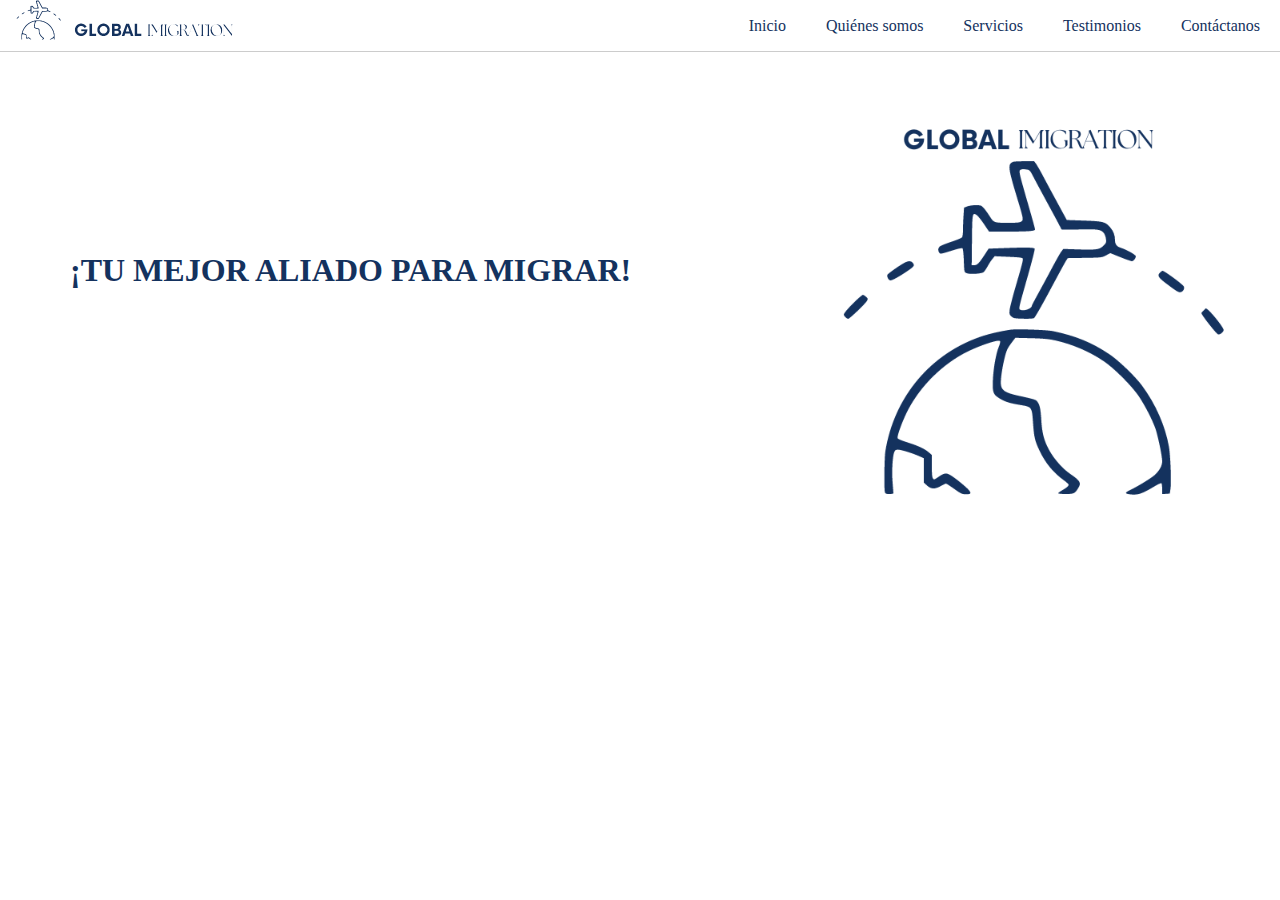
==== index.html @ 2dfaf03c "Add files via upload" ====
<!DOCTYPE html>
<html lang="en">
<head>
    <meta charset="UTF-8">
    <meta name="viewport" content="width=device-width, initial-scale=1.0">
    <title>Global Imigration</title>
    <link rel="stylesheet" href="/assets/style.css">
</head>
<body>
    <header>
        <nav class="navbar">
            <div class="logo">
                <img src="/assets/img/Logo.png" alt="Logo de Global Migration">
            </div>
            <ul class="nav-links">
                <li><a href="#home">Inicio</a></li>
                <li><a href="#quienes">Quiénes somos</a></li>
                <li><a href="#">Servicios</a></li>
                <li><a href="#">Testimonios</a></li>
                <li><a href="#">Contáctanos</a></li>
            </ul>
        </nav>
    </header>
    <div id="home">
        <h1>¡TU MEJOR ALIADO PARA MIGRAR!</h1>
        <img src="/assets/img/icono.png" alt="global imigration">
    </div>
    
</body>
</html>
---- assets/style.css ----
@font-face {
    font-family: "titulos";
    src: url("../assets\fonts\Demo_Fonts\Fontspring-DEMO-theseasons-reg.otf");
}
@font-face {
    font-family: "parrafos";
    src: url("../assets\fonts\now-font-family-1726815100-0\Now-Black-BF6542f712baf72.otf");
}

* {
    margin: 0;
    padding: 0;
    box-sizing: border-box;
}

.navbar {
    display: flex;
    justify-content: space-between;
    align-items: center;

    background-color: #fff;
    border-bottom: 1px solid #ccc;
    font-family: parrafos;
}
.logo {
    display: flex;
    align-items: center;
    margin-bottom: 10px;
}

.logo img {
    width: 250px;
    margin-right: 10px;
    margin-left: 15px;
}

.nav-links {
    list-style: none;
    display: flex;
    gap: 20px;
}

.nav-links li {
    display: inline;
}

.nav-links a {
    text-decoration: none;
    font-size: 16px;
    color: #14325e; /* Color azul oscuro */
    transition: color 0.3s ease;
    margin-right: 20px;
}

#home{
    display: flex;
    gap: 200px;
    margin: 50px 20px 20px 20px;
}
h1{
    margin-top: 150px;
    margin-left: 50px;
    text-align: center;
    color: #14325e;
}
#home img{
    width: 400px;
    height: 400px;
}
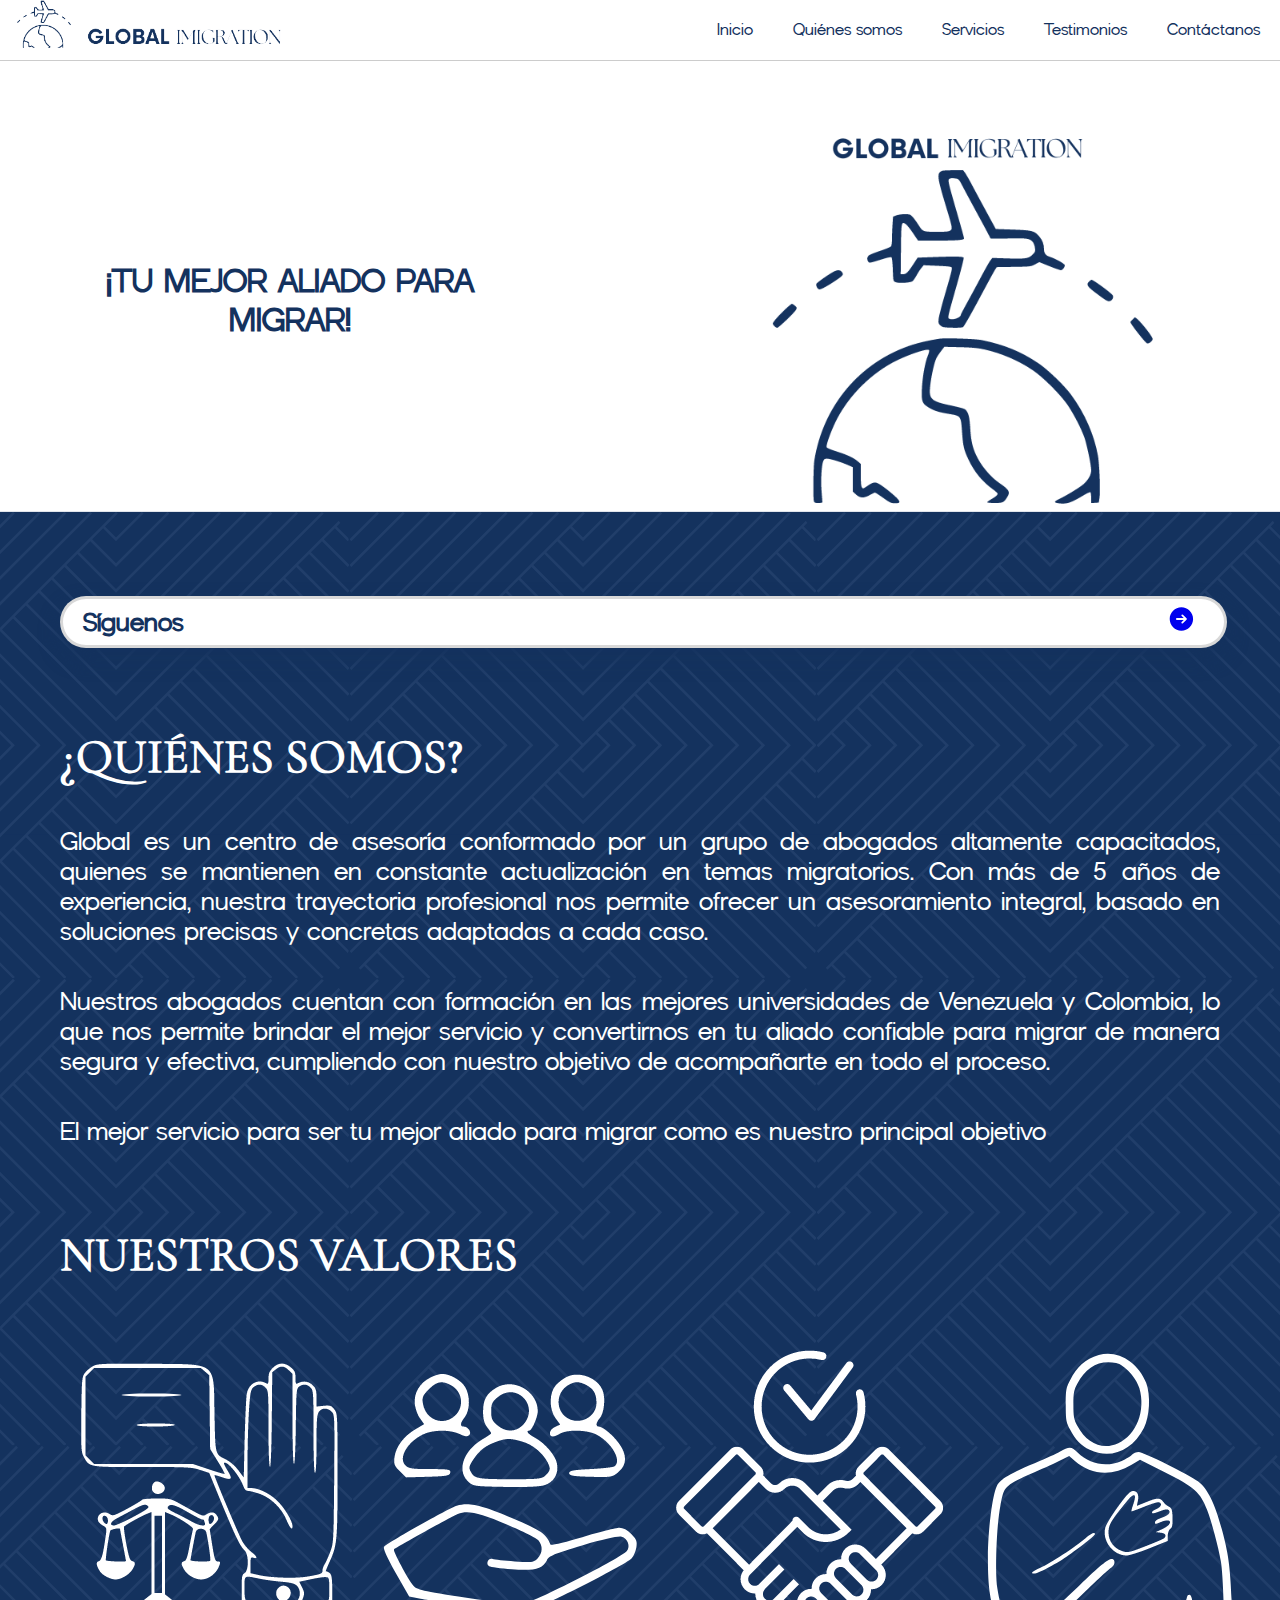
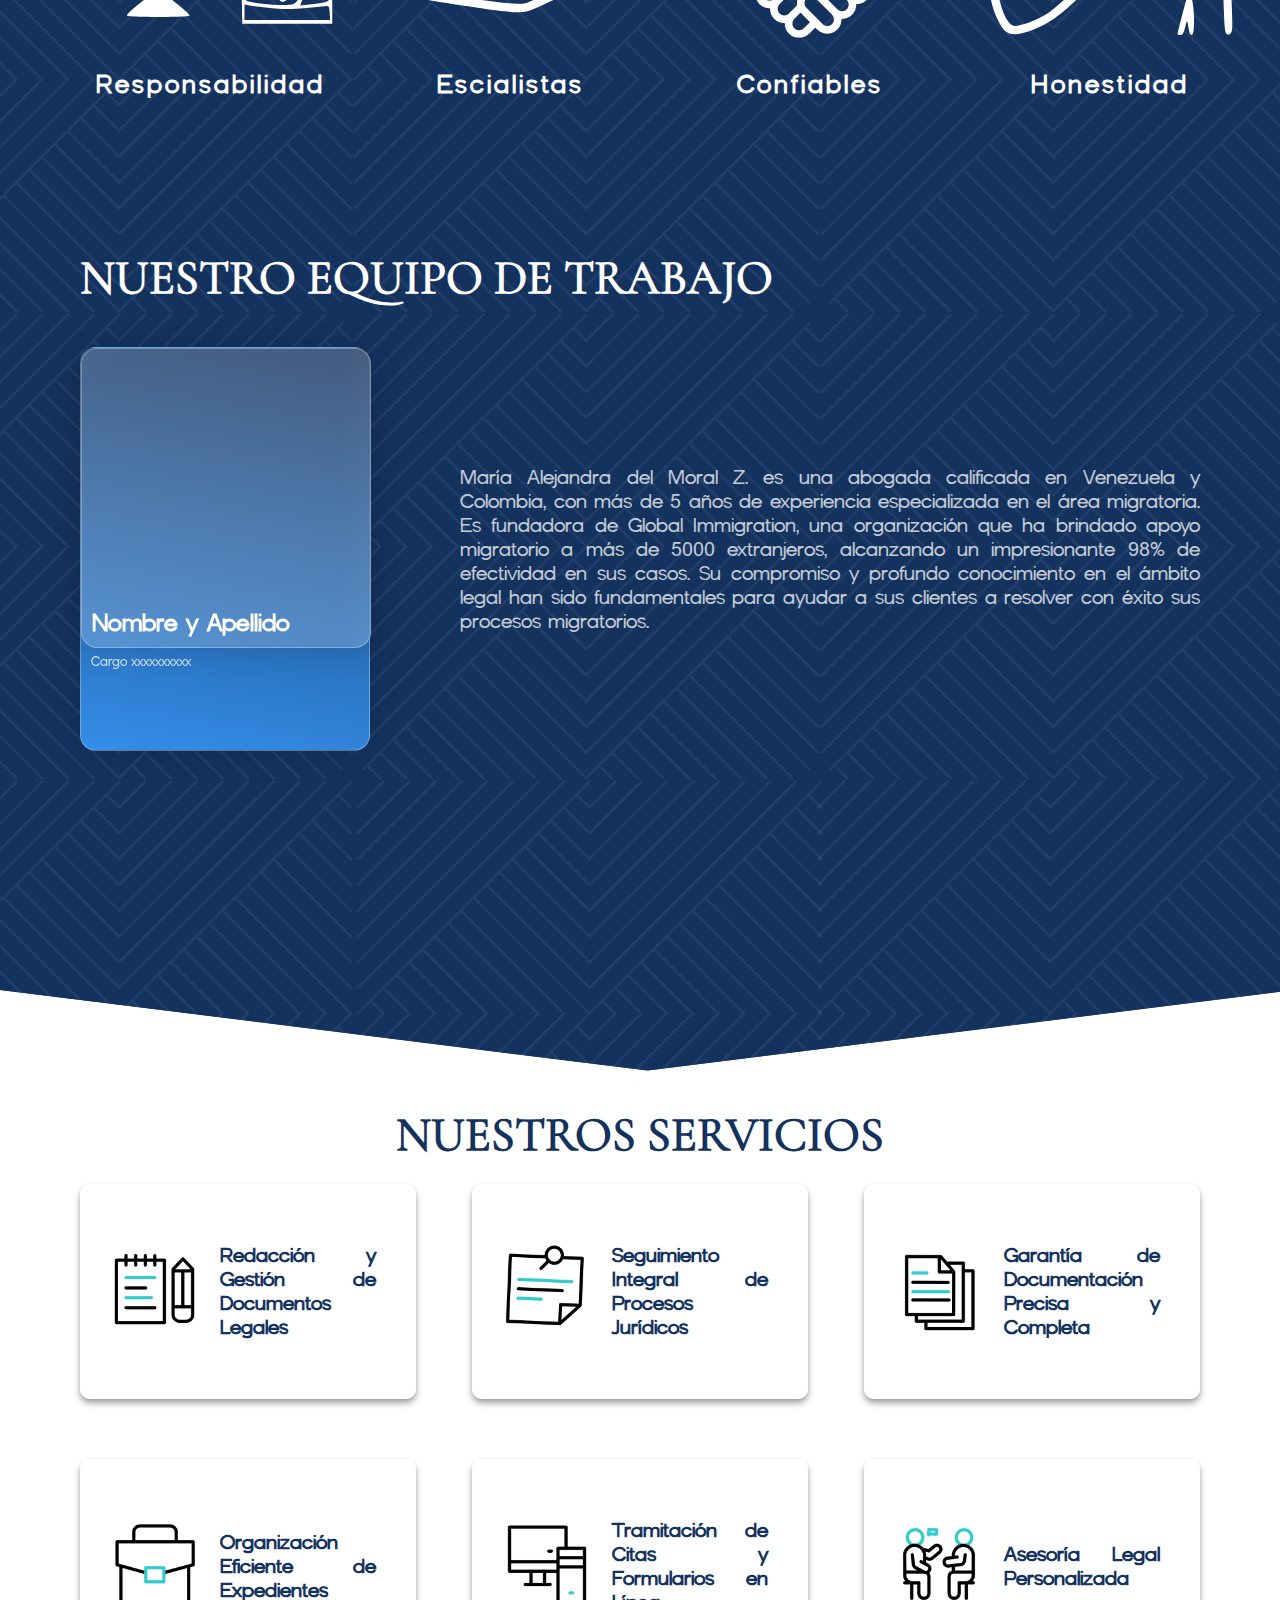
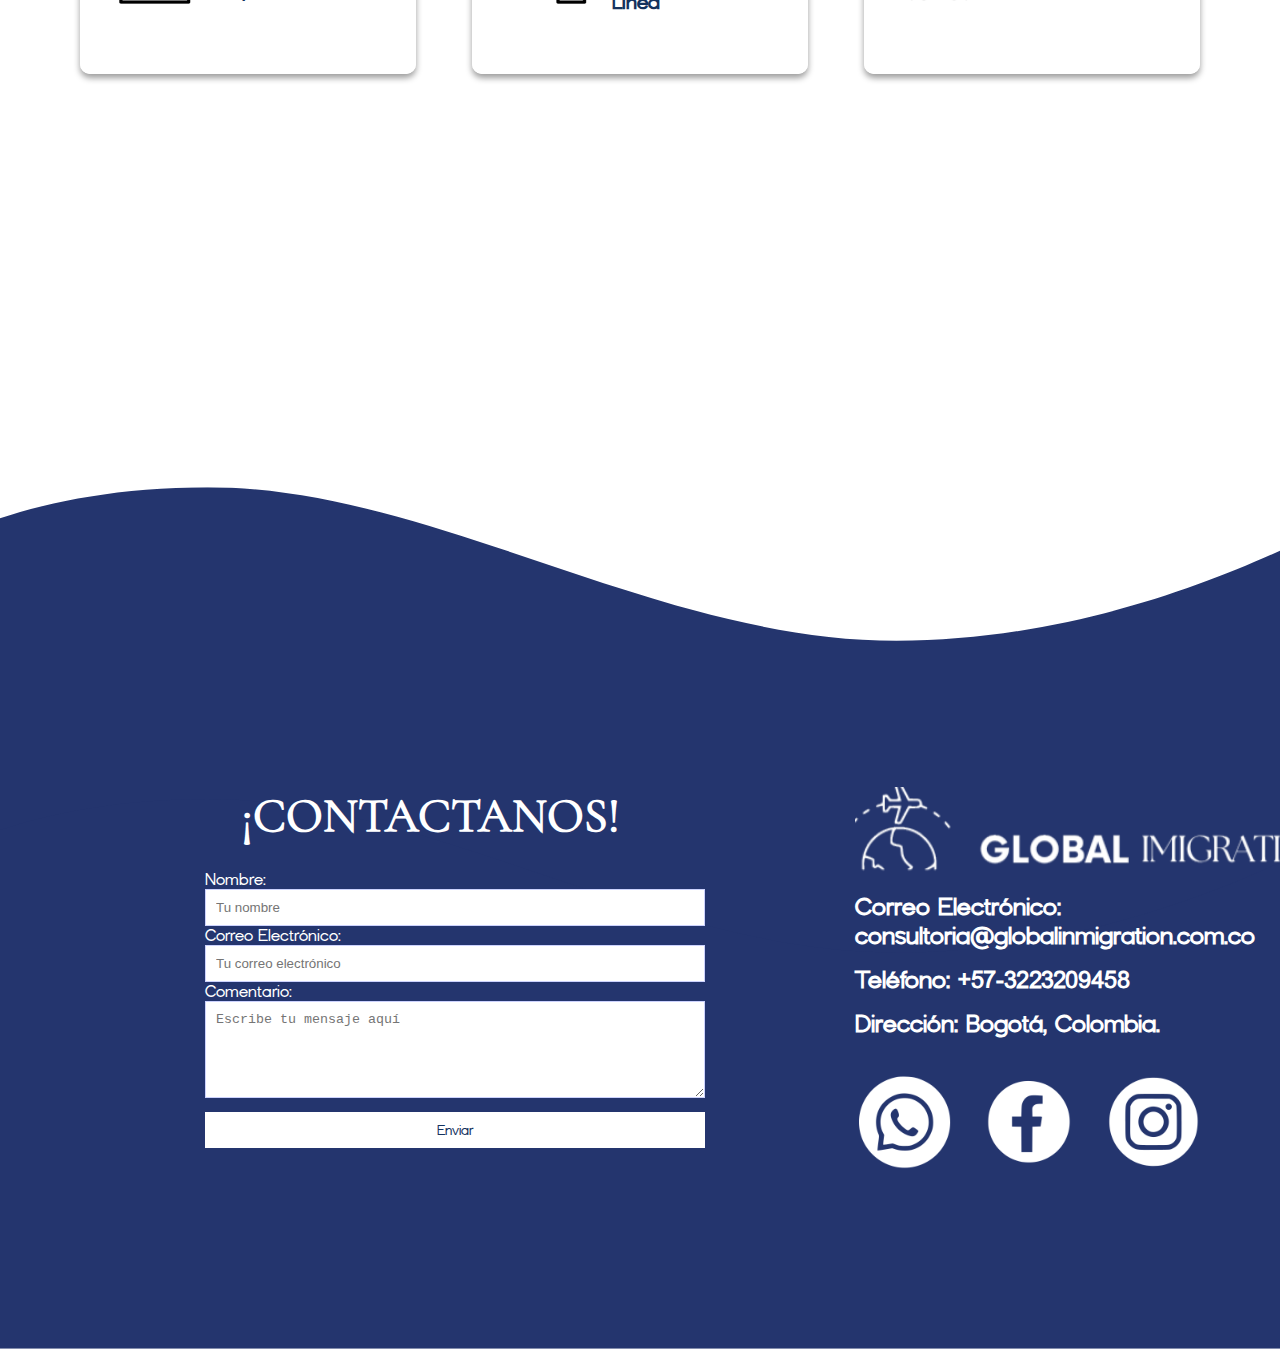
==== commit 6c5b6c0a: "Add files via upload" ====
--- a/index.html
+++ b/index.html
@@ -1,30 +1,183 @@
 <!DOCTYPE html>
-<html lang="en">
+<html lang="es">
 <head>
     <meta charset="UTF-8">
     <meta name="viewport" content="width=device-width, initial-scale=1.0">
     <title>Global Imigration</title>
-    <link rel="stylesheet" href="/assets/style.css">
+    <link rel="stylesheet" href="./assets/style.css">
 </head>
 <body>
     <header>
         <nav class="navbar">
             <div class="logo">
-                <img src="/assets/img/Logo.png" alt="Logo de Global Migration">
+                <img src="./assets/img/Logo.png" alt="Logo de Global Migration">
             </div>
             <ul class="nav-links">
                 <li><a href="#home">Inicio</a></li>
                 <li><a href="#quienes">Quiénes somos</a></li>
-                <li><a href="#">Servicios</a></li>
-                <li><a href="#">Testimonios</a></li>
-                <li><a href="#">Contáctanos</a></li>
+                <li><a href="#servicios">Servicios</a></li>
+                <li><a href="#testi">Testimonios</a></li>
+                <li><a href="#contacto">Contáctanos</a></li>
             </ul>
         </nav>
     </header>
+    
+    <!-- Sección de Inicio -->
     <div id="home">
         <h1>¡TU MEJOR ALIADO PARA MIGRAR!</h1>
-        <img src="/assets/img/icono.png" alt="global imigration">
+        <img src="./assets/img/icono.png" alt="global imigration">
     </div>
     
+    <!-- Nueva sección: Quiénes Somos -->
+    <section id="azul">
+        <div class="container">
+            <!-- Sección de Síguenos -->
+           <button class="button">
+              Síguenos
+              <a href="https://www.instagram.com/globalinmigration.2018?utm_source=ig_web_button_share_sheet&igsh=ZDNlZDc0MzIxNw=="><svg class="icon" viewBox="-400 2 20 20" fill="currentColor" >
+                <path
+                  fill-rule="evenodd"
+                  d="M12 2.25c-5.385 0-9.75 4.365-9.75 9.75s4.365 9.75 9.75 9.75 9.75-4.365 9.75-9.75S17.385 2.25 12 2.25zm4.28 10.28a.75.75 0 000-1.06l-3-3a.75.75 0 10-1.06 1.06l1.72 1.72H8.25a.75.75 0 000 1.5h5.69l-1.72 1.72a.75.75 0 101.06 1.06l3-3z"
+                  clip-rule="evenodd"
+                ></path>
+              </svg></a>
+            </button>
+    
+            <!-- Sección Quiénes Somos -->
+            <div class="quienes">
+                <br></br>
+                <br></br>
+                <h2>¿QUIÉNES SOMOS? </h2> 
+                <br></br>
+                <p>Global es un centro de asesoría conformado por un grupo de abogados altamente capacitados, quienes se mantienen en constante actualización en temas migratorios. Con más de 5 años de experiencia, nuestra trayectoria profesional nos permite ofrecer un asesoramiento integral, basado en soluciones precisas y concretas adaptadas a cada caso.</p>
+                <br></br>
+                <p>Nuestros abogados cuentan con formación en las mejores universidades de Venezuela y Colombia, lo que nos permite brindar el mejor servicio y convertirnos en tu aliado confiable para migrar de manera segura y efectiva, cumpliendo con nuestro objetivo de acompañarte en todo el proceso.</p>
+                <br></br>
+                <p>El mejor servicio para ser tu mejor aliado
+                    para migrar como es nuestro principal
+                    objetivo</p>
+                <br></br>
+                <br></br>
+            </div>
+
+                <!-- Sección de Nuestros Valores -->
+                <div class="valores">
+                    <h2>NUESTROS VALORES</h2>
+                    <br></br>
+                    <div class="values-container">
+                        <div class="value-item">
+                            <img src="./assets/img/1.png" alt="Integridad">
+                            <p>Responsabilidad</p>
+                        </div>
+                        <div class="value-item">
+                            <img src="./assets/img/2.png" alt="Compromiso">
+                            <p>Escialistas</p>
+                        </div>
+                        <div class="value-item">
+                            <img src="./assets/img/3.png" alt="Transparencia">
+                            <p>Confiables</p>
+                        </div>
+                        <div class="value-item">
+                            <img src="./assets/img/4.png" alt="Responsabilidad">
+                            <p>Honestidad</p>
+                        </div>
+                    </div>
+                    <br></br>
+                    <br></br>
+                </div>
+
+                <!-- Sección de Nuestro Equipo -->
+                <div class="equipo">
+                    <h2>NUESTRO EQUIPO DE TRABAJO</h2>
+                    <br></br>
+                    <div class="team-container">
+                        <div class="team-member">
+                            <!-- Tarjeta a la izquierda -->
+                            <div class="card1">
+                                <div class="top">
+                                    <p class="title">Nombre y Apellido</p>
+                                </div>
+                                <p class="desc">Cargo xxxxxxxxxx</p>
+                            </div>
+
+                            <!-- Texto a la derecha -->
+                            <div class="team-info">
+                                <p>María Alejandra del Moral Z. es una abogada calificada en Venezuela y Colombia, con más de 5 años de experiencia especializada en el área migratoria. Es fundadora de Global Immigration, una organización que ha brindado apoyo migratorio a más de 5000 extranjeros, alcanzando un impresionante 98% de efectividad en sus casos. Su compromiso y profundo conocimiento en el ámbito legal han sido fundamentales para ayudar a sus clientes a resolver con éxito sus procesos migratorios.</p>
+                            </div>
+                        </div>
+                    </div>
+                </div>
+            </div>
+        </div>
+
+    </section>
+    <!-- Sección de Nuestros Servicios -->
+    <section class="our-services container">
+          <h2 class="h2azul">NUESTROS SERVICIOS</h2>
+            <div class="services-grid">
+                        <div class="service-cards">
+                            <div class="card2">
+                                <img src="/assets/img/1s.gif" alt="Redacción y Gestión de Documentos Legales">
+                                <p>Redacción y Gestión de Documentos Legales</p>
+                            </div>
+                            <div class="card2">
+                                <img src="/assets/img/2s.gif" alt="Seguimiento Integral de Procesos Jurídicos">
+                                <p>Seguimiento Integral de Procesos Jurídicos</p>
+                            </div>
+                            <div class="card2">
+                                <img src="/assets/img/3s.gif" alt="Garantía de Documentación Precisa y Completa">
+                                <p>Garantía de Documentación Precisa y Completa</p>
+                            </div>
+                            <div class="card2">
+                                <img src="/assets/img/4s.gif" alt="Organización Eficiente de Expedientes">
+                                <p>Organización Eficiente de Expedientes</p>
+                            </div>
+                            <div class="card2">
+                                <img src="/assets/img/5s.gif" alt="Tramitación de Citas y Formularios en Línea">
+                                <p>Tramitación de Citas y Formularios en Línea</p>
+                            </div>
+                            <div class="card2">
+                                <img src="/assets/img/6s.gif" alt="Asesoría Legal Personalizada">
+                                <p>Asesoría Legal Personalizada</p>
+                            </div>
+                        </div>
+             </div>
+    </section>
+
+    <br></br>
+    <br></br>
+    <br></br>
+    <br></br>
+    <br></br>
+    <br></br>
+    <br></br>
+    <br></br>
+    <section id="footer">
+        <div id="contac">
+            <h2>¡CONTACTANOS!</h2>
+            <form action="#" method="post">
+                <label for="nombre">Nombre:</label>
+                <input type="text" id="nombre" name="nombre" placeholder="Tu nombre" required>
+    
+                <label for="email">Correo Electrónico:</label>
+                <input type="email" id="email" name="email" placeholder="Tu correo electrónico" required>
+    
+                <label for="mensaje">Comentario:</label>
+                <textarea id="mensaje" name="mensaje" placeholder="Escribe tu mensaje aquí" rows="5"></textarea>
+    
+                <input type="submit" value="Enviar">
+            </form>
+        </div>
+        <div class="info">
+        <img src="./assets/img/Logoblanco.png" alt="global imigration" class="logob">
+        <h4>Correo Electrónico: consultoria@globalinmigration.com.co</h4>
+        <h4>Teléfono: +57-3223209458</h4>
+        <h4>Dirección: Bogotá, Colombia.</h4>
+
+        <img src="./assets/img/ws.png" alt="ws" class="ico">
+        <img src="./assets/img/fb.png" alt="fb" class="ico">
+        <img src="./assets/img/ig.png" alt="ig" class="ico">
+        </div>
+    </section>
 </body>
 </html>--- a/assets/style.css
+++ b/assets/style.css
@@ -1,10 +1,10 @@
 @font-face {
     font-family: "titulos";
-    src: url("../assets\fonts\Demo_Fonts\Fontspring-DEMO-theseasons-reg.otf");
+    src: url("./fonts/newtitle/MaximaNouva-Regular-BF66ecec96953e0.otf");
 }
 @font-face {
     font-family: "parrafos";
-    src: url("../assets\fonts\now-font-family-1726815100-0\Now-Black-BF6542f712baf72.otf");
+    src: url("../assets/fonts/newtitle/CormorantGaramond-Regular.ttf");
 }
 
 * {
@@ -12,28 +12,29 @@
     padding: 0;
     box-sizing: border-box;
 }
-
+.logo {
+    display: flex;
+    align-items: center;
+    margin-bottom: 10px;
+    width: 250px;
+    margin-right: 10px;
+    margin-left: 15px;
+}
+
+/* Estilos de la barra de navegación */
+
+
+.navbar .logo img {
+    max-height: 50px;
+}
 .navbar {
     display: flex;
     justify-content: space-between;
     align-items: center;
-
     background-color: #fff;
     border-bottom: 1px solid #ccc;
     font-family: parrafos;
 }
-.logo {
-    display: flex;
-    align-items: center;
-    margin-bottom: 10px;
-}
-
-.logo img {
-    width: 250px;
-    margin-right: 10px;
-    margin-left: 15px;
-}
-
 .nav-links {
     list-style: none;
     display: flex;
@@ -54,16 +55,541 @@
 
 #home{
     display: flex;
-    gap: 200px;
-    margin: 50px 20px 20px 20px;
-}
+    gap: 250px;
+    margin: 50px 20px 0px 20px;
+}
+
+#home img{
+    margin-right: 100px;
+    width: 400px;
+    height: 400px;
+}
+
 h1{
     margin-top: 150px;
     margin-left: 50px;
     text-align: center;
     color: #14325e;
-}
-#home img{
-    width: 400px;
-    height: 400px;
-}+    font-family: "titulos";
+   
+}
+
+
+/* Estilos generales */
+
+/* Descripciones */
+p, ul {
+    font-family: "titulos";
+    color: #ffffff;
+    text-align: justify;
+}
+
+/* Titulos */
+.container {
+    font-family: "parrafos";
+    color: #ffffff;
+    max-width: 1200px;
+    margin: 0 auto;
+    padding: 20px;
+}
+
+
+
+/* Sección Quiénes Somos */
+#azul {
+    background: url('./img/fondoazul1.svg') no-repeat center center/cover;
+    padding: 245px 0;
+    
+}
+#footer{
+    background: url('./img/fondoazul2.svg') no-repeat center/cover;
+    width: 100%;
+    height: 862px;
+    display: flex;
+}
+h2 {
+    font-family: "parrafos";
+    color: #fff;
+    font-size: 3rem;
+}
+.h2azul{
+    font-family: "parrafos";
+    color:#14325e ;
+    font-size: 3rem;
+}
+#contac h2{
+    margin-left: 50px;
+    text-align: center;
+}
+h4 {
+   
+    font-size: 1.5rem;
+    margin-bottom: 15px;
+    font-family: "titulos";
+    color: #fff;
+
+}
+.info{
+    margin-top: 200px;
+    justify-content: space-between;
+    margin-left: 200px;
+   
+  
+}
+.logob{
+    width: 500px;
+    margin-top: 100px;
+    margin-bottom: 10px;
+
+}
+.ico{
+    width: 100px;
+    height: 100px;
+    margin-top: 20px;
+    margin-right: 20px;
+}
+#contac{
+    margin-top: 300px;
+    margin-left: 155px;
+}
+form {
+    text-align: left;
+    width: 500px;
+    margin-top: 5%;
+    margin-bottom: 5%;
+    margin-left: 10%;
+    margin-right: 0%;
+  }
+  label {
+    font-family: "titulos";
+    color: #fff;
+    margin-bottom: ;
+  }
+  
+  input, textarea{
+    width: 100%;
+    padding: 10px;
+    border: 1px solid #ccd2fd;
+    outline: none;
+  }
+  
+  input[type="submit"] {
+    background-color: #ffffff;
+    color: #14325e;
+    padding: 10px 20px;
+    border: #14325e;
+    cursor: pointer;
+    margin-top:10px;
+    font-family: "titulos";
+    
+  }
+  
+  input:focus , textarea:focus, footer img:focus {
+    border: 1px solid #ffffff;
+      
+  }
+  
+  input:hover,textarea:hover{
+    box-shadow: 0 0 10px 2px #869dd7
+  }
+  
+/* Sección Quiénes Somos imagenes una al lado de la otra*/
+.valores {
+    text-align: left;
+    padding: 0px;
+    color: white;
+}
+
+.values-container {
+    display: flex;
+    justify-content: space-around;
+    align-items: center;
+    margin-top: 20px;
+}
+
+.value-item {
+    flex-basis: 20%; /* O ajustar según sea necesario */
+    text-align: center;
+    
+}
+
+.value-item img {
+    max-width: 600px; /* Ajusta el tamaño de las imágenes */
+    margin-bottom: 10px;
+}
+
+.value-item p {
+    font-size: 25px;
+    font-weight: bold;
+    text-align: center;
+    margin: 10px;
+    letter-spacing: 3px;
+    
+}
+
+
+/* Resto del código */
+.follow-us {
+    margin-bottom: 40px;
+}
+
+/* Titulos tamaño*/
+
+
+
+.social-links li a {
+    color: #14325e;
+    text-decoration: none;
+    font-weight: bold;
+}
+
+/* Descripciones tamaño*/
+.quienes p {
+    max-width: 1500px;
+    margin: left;
+    font-size: 25px;
+}
+
+.valores, .equipo, .our-services {
+    margin-bottom: 40px;
+}
+
+.valores ul, .our-services ul {
+    display: flex;
+    justify-content: center;
+    gap: 20px;
+}
+
+.equipo .team-member {
+    text-align: center;
+    margin-bottom: 10px;
+}
+
+.equipo .team-member strong {
+    color: #ffffff;
+}
+
+/* Estilos para adaptabilidad móvil */
+@media (max-width: 768px) {
+    .navbar .nav-links {
+        flex-direction: column;
+        align-items: center;
+    }
+
+    .social-links, .valores ul, .our-services ul {
+        flex-direction: column;
+    }
+}
+
+
+/* Cartas de los integrantes del equipo */ 
+.equipo {
+    text-align: left;
+    padding: 20px;
+    color: white;
+}
+
+.team-container {
+    display: flex;
+    flex-direction: column;
+    gap: 40px;
+}
+
+.team-member {
+    display: flex;
+    align-items: center; /* Centra verticalmente */
+    gap: 90px; /* Espacio entre la tarjeta y el texto */
+}
+
+.card1 {
+    width: 290px;
+    height: 404px;
+    background: linear-gradient(10deg, rgb(52, 142, 233) 0%, #14325e 100%);
+    border-radius: 16px;
+    box-shadow: 0 4px 30px rgba(0, 0, 0, 0.1);
+    backdrop-filter: blur(10.5px);
+    -webkit-backdrop-filter: blur(10.5px);
+    border: 1px solid rgba(255, 255, 255, 0.3);
+}
+
+.top {
+    background: rgba(255, 255, 255, 0.2);
+    border-radius: 16px;
+    box-shadow: 0 4px 30px rgba(0, 0, 0, 0.1);
+    backdrop-filter: blur(10.5px);
+    -webkit-backdrop-filter: blur(10.5px);
+    border: 1px solid rgba(255, 255, 255, 0.3);
+    width: 290px;
+    height: 300px;
+}
+
+.top .title {
+    color: #fff;
+    font-weight: bolder;
+    font-size: x-large;
+    margin-left: 10px;
+    margin-top: 90%;
+}
+
+.card1 .desc {
+    color: #fff;
+    opacity: 75%;
+    font-size: small;
+    font-weight: lighter;
+    margin-left: 10px;
+    margin-top: 2%;
+}
+
+/* Información a la derecha de la tarjeta */
+.team-info {
+    max-width: 750px; /* Ajusta el ancho del texto */
+}
+
+
+
+.team-info p {
+    font-size: 20px;
+    color: rgba(255, 255, 255, 0.75);
+}
+
+/* Sección de Nuestros Servicios */ 
+.our-services {
+    text-align: center;
+    padding: 20px;
+    color: #14325e;
+}
+
+/* General card container styling */
+.service-cards {
+    display: flex;
+    justify-content: space-between;
+    flex-wrap: wrap;
+    gap: 15px;
+    padding: 20px;
+}
+
+/* Individual card styling */
+.card2 {
+    background-color: #f5f5f5;
+    background: linear-gradient(10deg, #ffffff 0%, #ffffff 100%);
+    border-radius: 10px;
+    box-shadow: 0 4px 6px rgba(0, 0, 0, 0.387);
+    padding: 10px 25px;
+    text-align: center;
+    width: 30%; /* Adjust the width for a rectangular shape */
+    height: 215px; /* Set a fixed height */
+    display: flex;
+    flex-direction: row;
+    align-items: center;
+    justify-content: left;
+    transition: transform 0.3s, box-shadow 0.3s;
+    margin-bottom: 45px; /* Esto añade un espacio entre las filas */
+}
+
+/* Contenedor de las tarjetas */
+.card-container {
+    display: flex;
+    flex-wrap: wrap;
+    justify-content: space-between; /* Añade espacio entre las tarjetas */
+    gap: 20px; /* Espacio entre las tarjetas */
+    row-gap: 30px; /* Añade espacio entre las filas de tarjetas */
+}
+
+
+/* Image styling */
+.card2 img {
+    width: 100px;
+    height: 100px;
+    margin-bottom: 5px;
+}
+
+/* Text styling */
+.card2 p {
+    font-family: "titulos";
+    padding: 15px;
+    font-size: 20px;
+    font-weight: 600;
+    justify-content: center; /* Revisar */
+    color: #14325e;
+}
+
+/* Hover effect for cards */
+.card2:hover {
+    transform: translateY(-5px);
+    box-shadow: 0 6px 12px rgba(0, 0, 0, 0.787);
+}
+
+
+/* Boton siguenos */ 
+
+.button {
+    font-family: "titulos";
+    src: url("./fonts/newtitle/MaximaNouva-Regular-BF66ecec96953e0.otf");
+    position: relative;
+    transition: all 0.3s ease-in-out;
+    box-shadow: 0px 10px 20px #14325e;
+    padding-block: 0.5rem;
+    padding-inline: 1.25rem;
+    background-color: #ffffff;
+    border-radius: 9999px;
+    display: flex;
+    align-items: right;
+    justify-content: right;
+    color: #14325e;
+    gap: 10px;
+    font-weight: bold;
+    border: 3px solid #7e7e7e4d;
+    outline: none;
+    overflow: hidden;
+    font-size: 20px;
+    cursor: pointer;
+    margin-top: -180px; /* Ajusta la distancia de el fondo azul con el boton */
+  }
+  
+  .icon {
+    width: 1010px;
+    height: 24px;
+    transition: all 0.3s ease-in-out;
+  }
+  
+  .button:hover {
+    transform: scale(1.05);
+    border-color: rgba(106, 106, 106, 0.6);
+  }
+  
+  .button:hover .icon {
+    transform: translate(4px);
+  }
+  
+  .button:hover::before {
+    animation: shine 1.5s ease-out infinite;
+  }
+  
+  .button::before {
+    content: "";
+    position: absolute;
+    width: 100px;
+    height: 100%;
+    background-image: linear-gradient(
+      120deg,
+      rgba(108, 108, 108, 0) 30%,
+      rgba(114, 114, 114, 0.8),
+      rgba(131, 131, 131, 0) 70%
+    );
+    top: 0;
+    left: -100px;
+    opacity: 0.6;
+  }
+
+  
+  @keyframes shine {
+    0% {
+      left: -100px;
+    }
+  
+    60% {
+      left: 100%;
+    }
+  
+    to {
+      left: 100%;
+    }
+  }
+
+  /* Para ser responsive */ 
+  
+  /* Global Settings */
+html {
+    font-size: 16px;
+}
+
+
+
+
+
+/* Responsive for small devices */
+@media (max-width: 768px) {
+    .navbar {
+        flex-direction: column;
+        align-items: center;
+    }
+
+    .nav-links {
+        flex-direction: column;
+        gap: 10px;
+        padding: 10px 0;
+    }
+
+   
+    h1 {
+        font-size: 28px;
+        text-align: center;
+        margin-top: 20px;
+    }
+
+    .container {
+        padding: 10px;
+    }
+
+    .service-box, .team-card {
+        width: 100%;
+        margin: 20px 0;
+    }
+
+    .services-grid {
+        grid-template-columns: 1fr;
+    }
+
+    .team-container {
+        flex-direction: column;
+        align-items: center;
+    }
+
+    .button {
+        font-size: 20px;
+        padding: 8px 15px;
+    }
+}
+
+/* Responsive for tablets and medium devices */
+@media (min-width: 769px) and (max-width: 1024px) {
+    .navbar {
+        justify-content: space-between;
+    }
+
+  
+
+    .services-grid {
+        grid-template-columns: repeat(2, 1fr);
+    }
+
+    .team-container {
+        justify-content: center;
+        gap: 20px;
+    }
+
+    .button {
+        font-size: 22px;
+    }
+}
+
+/* Responsive for larger screens */
+@media (min-width: 1025px) {
+    .navbar {
+        justify-content: space-between;
+    }
+
+    .services-grid {
+        grid-template-columns: repeat(3, 1fr);
+    }
+
+    .team-container {
+        justify-content: space-around;
+        gap: 40px;
+    }
+
+    .button {
+        font-size: 25px;
+    }
+}
+
